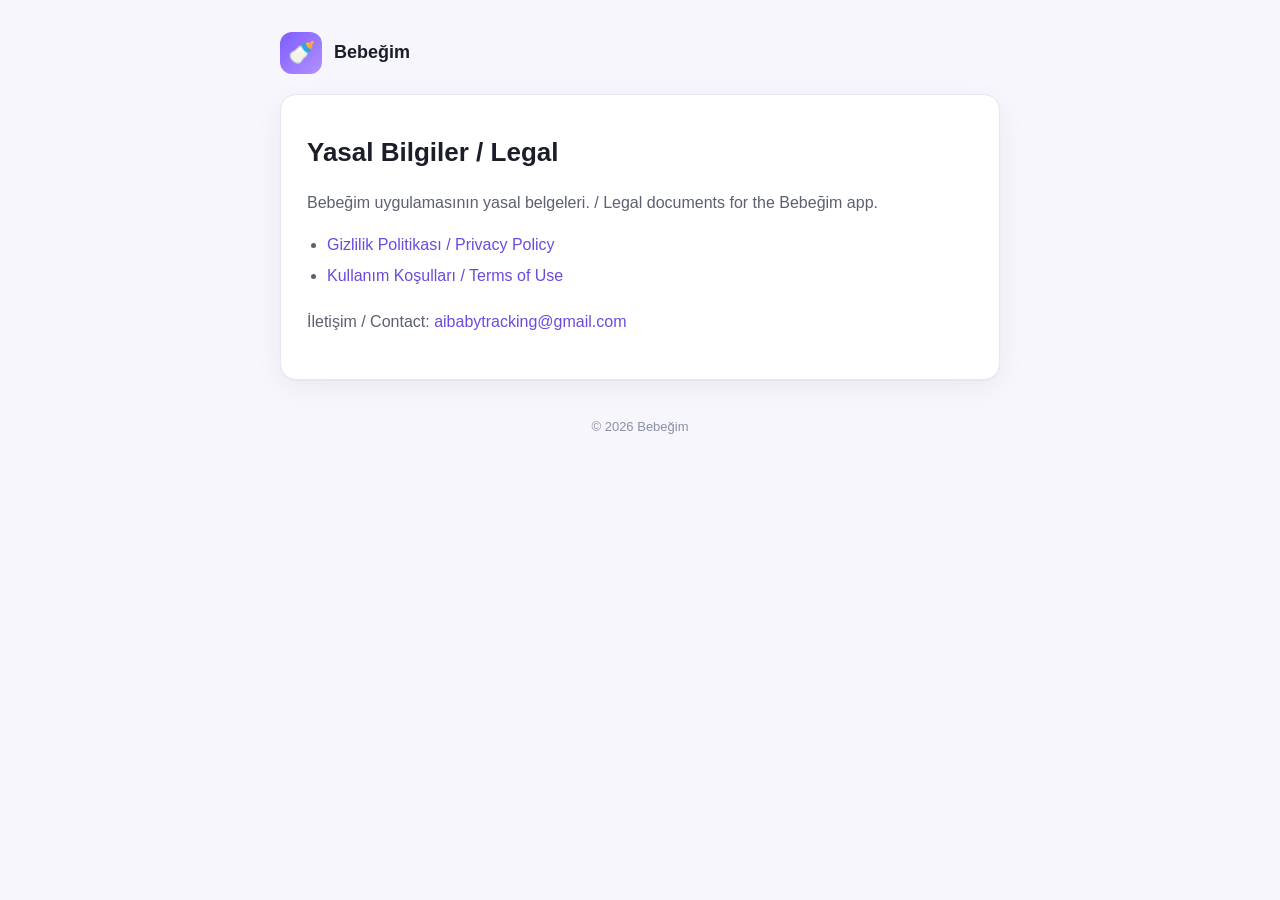
==== index.html @ 38767b6d "Add files via upload" ====
<!doctype html>
<html lang="tr">
<head>
  <meta charset="utf-8" />
  <meta name="viewport" content="width=device-width, initial-scale=1" />
  <title>Bebeğim · Yasal / Legal</title>
  <link rel="stylesheet" href="styles.css" />
</head>
<body>
  <div class="wrap">
    <header class="site">
      <div class="logo">🍼</div>
      <div class="brand">Bebeğim</div>
    </header>

    <section class="card">
      <h1>Yasal Bilgiler / Legal</h1>
      <p>Bebeğim uygulamasının yasal belgeleri. / Legal documents for the Bebeğim app.</p>
      <ul>
        <li><a href="privacy.html">Gizlilik Politikası / Privacy Policy</a></li>
        <li><a href="terms.html">Kullanım Koşulları / Terms of Use</a></li>
      </ul>
      <p style="margin-top:20px">İletişim / Contact: <a href="mailto:aibabytracking@gmail.com">aibabytracking@gmail.com</a></p>
    </section>

    <footer>© 2026 Bebeğim</footer>
  </div>
</body>
</html>
---- styles.css ----
:root {
  --bg: #f7f6fc;
  --surface: #ffffff;
  --text: #1b1d29;
  --text-2: #5c6070;
  --muted: #8b8fa3;
  --primary: #6c4ae0;
  --primary-weak: #efeafc;
  --border: #e7e5f2;
  --radius: 16px;
}

* { box-sizing: border-box; }

html { scroll-behavior: smooth; }

body {
  margin: 0;
  background: var(--bg);
  color: var(--text);
  font-family: -apple-system, BlinkMacSystemFont, "Segoe UI", Roboto, Helvetica, Arial, sans-serif;
  line-height: 1.65;
  font-size: 16px;
  -webkit-font-smoothing: antialiased;
}

a { color: var(--primary); text-decoration: none; }
a:hover { text-decoration: underline; }

.wrap {
  max-width: 760px;
  margin: 0 auto;
  padding: 32px 20px 80px;
}

header.site {
  display: flex;
  align-items: center;
  gap: 12px;
  margin-bottom: 8px;
}

.logo {
  width: 42px; height: 42px;
  border-radius: 12px;
  display: grid; place-items: center;
  font-size: 22px;
  background: linear-gradient(135deg, #7c5cff, #b491ff);
}

.brand { font-weight: 700; font-size: 18px; }

.card {
  background: var(--surface);
  border: 1px solid var(--border);
  border-radius: var(--radius);
  padding: 28px 26px;
  margin-top: 20px;
  box-shadow: 0 1px 2px rgba(20,20,40,.04), 0 8px 30px rgba(20,20,40,.05);
}

h1 { font-size: 26px; margin: 8px 0 2px; }
h2 { font-size: 19px; margin: 28px 0 6px; }
h3 { font-size: 16px; margin: 18px 0 4px; }

.effective { color: var(--muted); font-size: 14px; margin-bottom: 4px; }

p, li { color: var(--text-2); }
strong { color: var(--text); }

ul { padding-left: 20px; }
li { margin: 4px 0; }

.langnav {
  display: inline-flex;
  gap: 4px;
  background: var(--primary-weak);
  border-radius: 999px;
  padding: 4px;
  margin: 12px 0 4px;
}
.langnav a {
  padding: 6px 16px;
  border-radius: 999px;
  font-size: 14px;
  font-weight: 600;
  text-decoration: none;
}
.langnav a.active { background: var(--primary); color: #fff; }

.nav {
  display: flex;
  gap: 18px;
  margin-top: 10px;
  font-size: 14px;
  font-weight: 600;
}

.divider {
  height: 1px;
  background: var(--border);
  margin: 40px 0;
  border: 0;
}

.callout {
  background: var(--primary-weak);
  border: 1px solid #d9cffb;
  border-radius: 12px;
  padding: 14px 16px;
  margin: 16px 0;
}
.callout p { color: var(--text); margin: 0; }

footer {
  color: var(--muted);
  font-size: 13px;
  text-align: center;
  margin-top: 36px;
}

@media (prefers-color-scheme: dark) {
  :root {
    --bg: #14121f;
    --surface: #1c1930;
    --text: #edecf5;
    --text-2: #b7b8c9;
    --muted: #8a8ca0;
    --border: #2a2740;
    --primary-weak: #241d43;
  }
  .callout { border-color: #3a3160; }
}
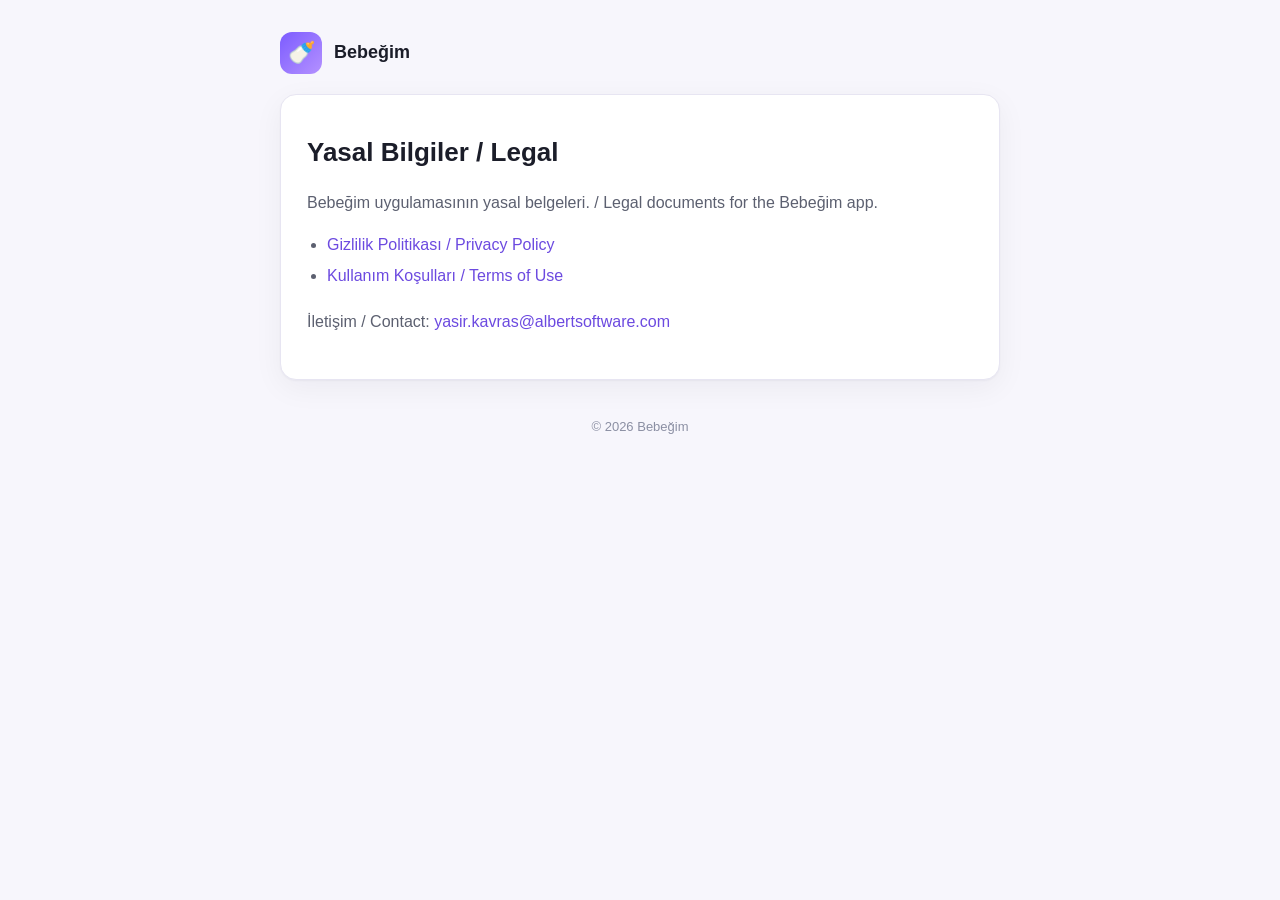
==== commit c3154c55: "Update contact email in index.html" ====
--- a/index.html
+++ b/index.html
@@ -20,7 +20,7 @@
         <li><a href="privacy.html">Gizlilik Politikası / Privacy Policy</a></li>
         <li><a href="terms.html">Kullanım Koşulları / Terms of Use</a></li>
       </ul>
-      <p style="margin-top:20px">İletişim / Contact: <a href="mailto:aibabytracking@gmail.com">aibabytracking@gmail.com</a></p>
+      <p style="margin-top:20px">İletişim / Contact: <a href="mailto:yasir.kavras@albertsoftware.com">yasir.kavras@albertsoftware.com</a></p>
     </section>
 
     <footer>© 2026 Bebeğim</footer>
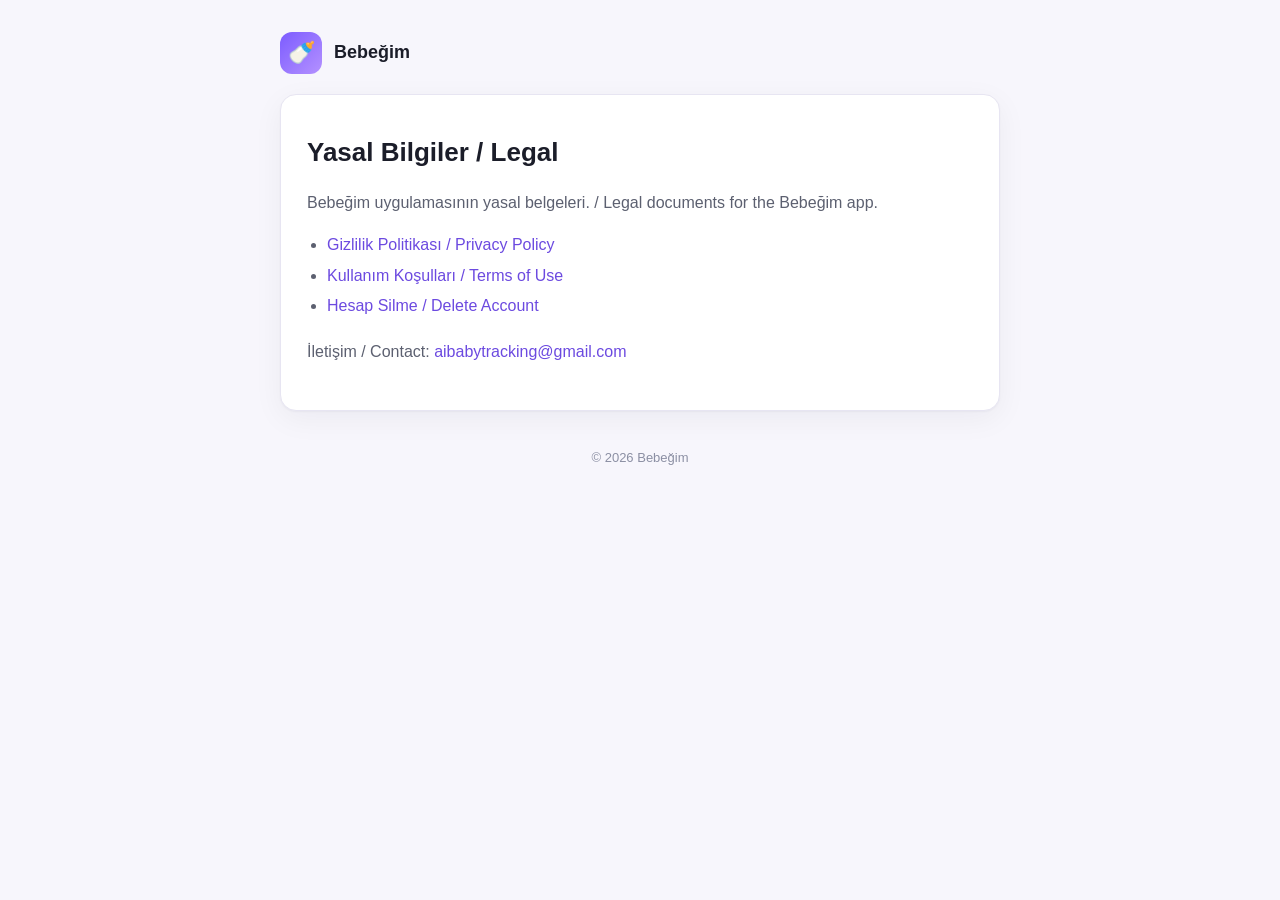
==== commit 46017acc: "Bebeğim legal site: privacy, terms, account deletion" ====
--- a/index.html
+++ b/index.html
@@ -19,8 +19,9 @@
       <ul>
         <li><a href="privacy.html">Gizlilik Politikası / Privacy Policy</a></li>
         <li><a href="terms.html">Kullanım Koşulları / Terms of Use</a></li>
+        <li><a href="delete-account.html">Hesap Silme / Delete Account</a></li>
       </ul>
-      <p style="margin-top:20px">İletişim / Contact: <a href="mailto:yasir.kavras@albertsoftware.com">yasir.kavras@albertsoftware.com</a></p>
+      <p style="margin-top:20px">İletişim / Contact: <a href="mailto:aibabytracking@gmail.com">aibabytracking@gmail.com</a></p>
     </section>
 
     <footer>© 2026 Bebeğim</footer>
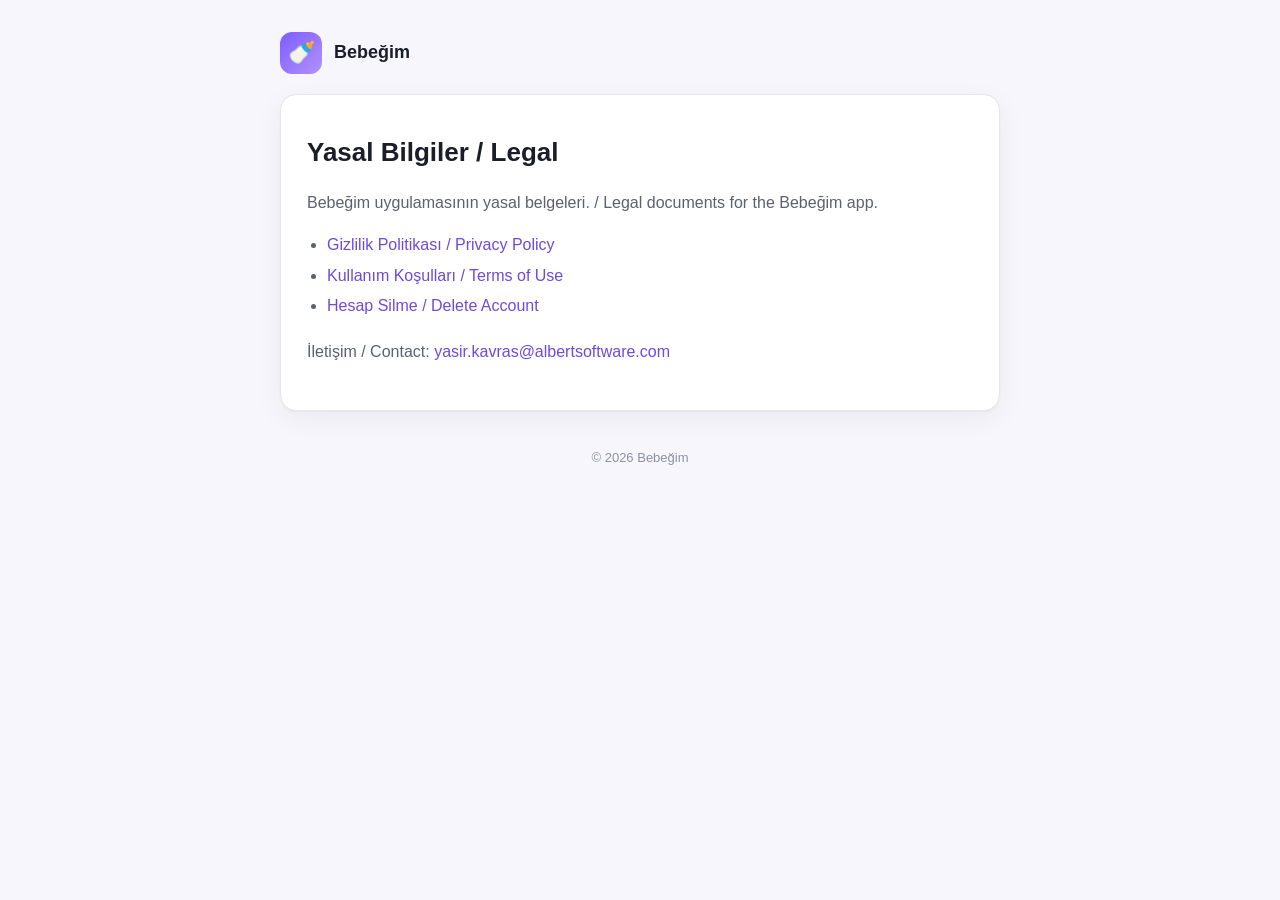
==== commit 246bf140: "İletişim e-postasını yasir.kavras@albertsoftware.com olarak güncelle" ====
--- a/index.html
+++ b/index.html
@@ -21,7 +21,7 @@
         <li><a href="terms.html">Kullanım Koşulları / Terms of Use</a></li>
         <li><a href="delete-account.html">Hesap Silme / Delete Account</a></li>
       </ul>
-      <p style="margin-top:20px">İletişim / Contact: <a href="mailto:aibabytracking@gmail.com">aibabytracking@gmail.com</a></p>
+      <p style="margin-top:20px">İletişim / Contact: <a href="mailto:yasir.kavras@albertsoftware.com">yasir.kavras@albertsoftware.com</a></p>
     </section>
 
     <footer>© 2026 Bebeğim</footer>
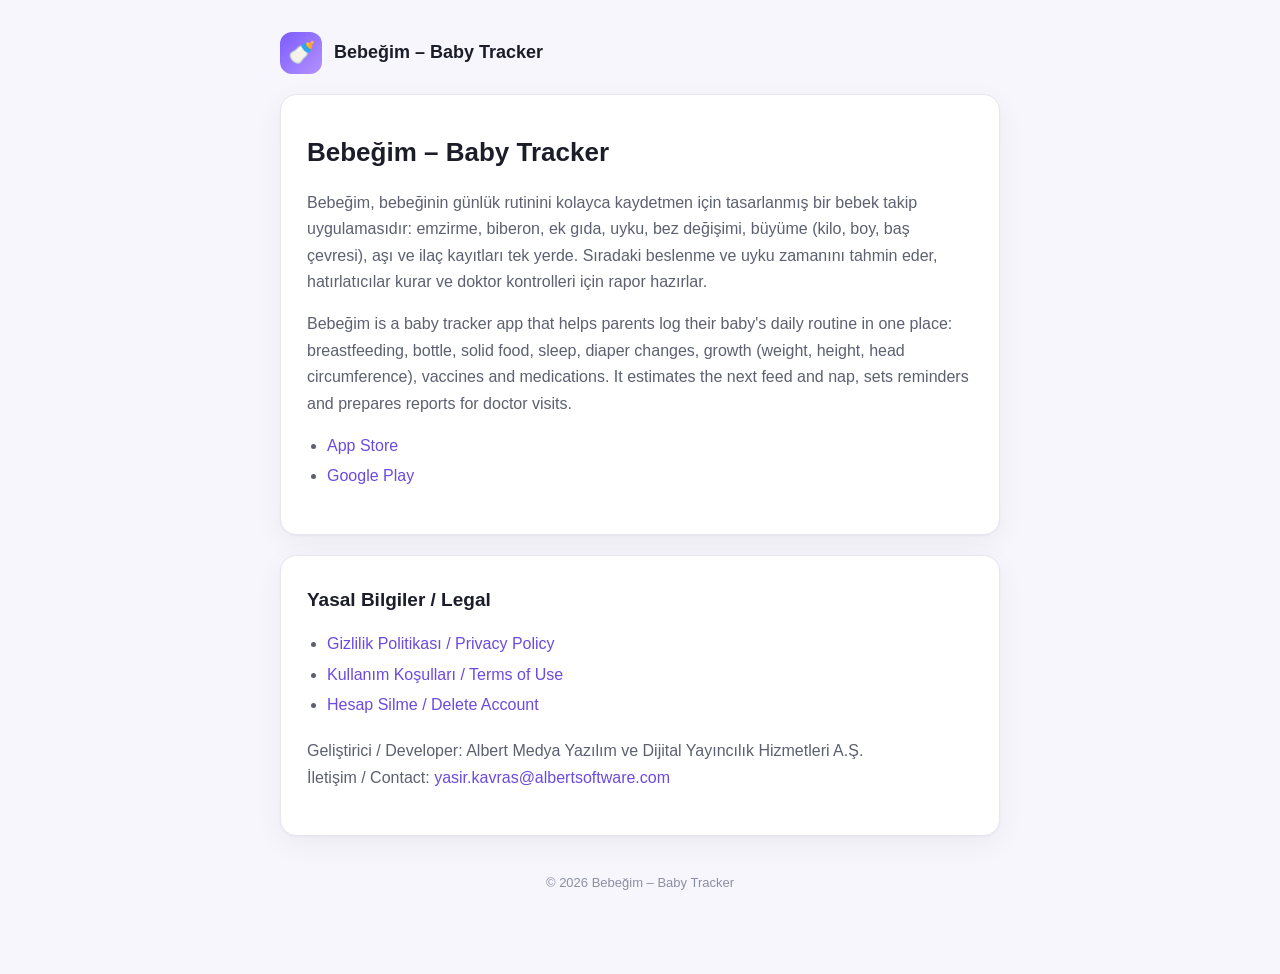
==== commit 819cc2ed: "Ana sayfa: uygulama adı ve tanıtımı + Google Search Console doğrulaması" ====
--- a/index.html
+++ b/index.html
@@ -3,28 +3,52 @@
 <head>
   <meta charset="utf-8" />
   <meta name="viewport" content="width=device-width, initial-scale=1" />
-  <title>Bebeğim · Yasal / Legal</title>
+  <title>Bebeğim – Baby Tracker</title>
+  <meta name="description" content="Bebeğim – Baby Tracker: emzirme, biberon, uyku, bez, büyüme ve aşı takibi. Feeding, sleep, diaper and growth tracker for babies." />
+  <meta name="google-site-verification" content="v8Ae3suDCQQCe2xIh6zTP4mgd-VfDakRi_EtBLr0DJQ" />
   <link rel="stylesheet" href="styles.css" />
 </head>
 <body>
   <div class="wrap">
     <header class="site">
       <div class="logo">🍼</div>
-      <div class="brand">Bebeğim</div>
+      <div class="brand">Bebeğim – Baby Tracker</div>
     </header>
 
     <section class="card">
-      <h1>Yasal Bilgiler / Legal</h1>
-      <p>Bebeğim uygulamasının yasal belgeleri. / Legal documents for the Bebeğim app.</p>
+      <h1>Bebeğim – Baby Tracker</h1>
+      <p>
+        Bebeğim, bebeğinin günlük rutinini kolayca kaydetmen için tasarlanmış bir bebek takip uygulamasıdır:
+        emzirme, biberon, ek gıda, uyku, bez değişimi, büyüme (kilo, boy, baş çevresi), aşı ve ilaç kayıtları
+        tek yerde. Sıradaki beslenme ve uyku zamanını tahmin eder, hatırlatıcılar kurar ve doktor kontrolleri
+        için rapor hazırlar.
+      </p>
+      <p>
+        Bebeğim is a baby tracker app that helps parents log their baby's daily routine in one place:
+        breastfeeding, bottle, solid food, sleep, diaper changes, growth (weight, height, head circumference),
+        vaccines and medications. It estimates the next feed and nap, sets reminders and prepares reports for
+        doctor visits.
+      </p>
+      <ul>
+        <li><a href="https://apps.apple.com/tr/app/bebe%C4%9Fim-baby-tracker/id6781867516">App Store</a></li>
+        <li><a href="https://play.google.com/store/apps/details?id=com.aibabytracking">Google Play</a></li>
+      </ul>
+    </section>
+
+    <section class="card">
+      <h2 style="margin-top:0">Yasal Bilgiler / Legal</h2>
       <ul>
         <li><a href="privacy.html">Gizlilik Politikası / Privacy Policy</a></li>
         <li><a href="terms.html">Kullanım Koşulları / Terms of Use</a></li>
         <li><a href="delete-account.html">Hesap Silme / Delete Account</a></li>
       </ul>
-      <p style="margin-top:20px">İletişim / Contact: <a href="mailto:yasir.kavras@albertsoftware.com">yasir.kavras@albertsoftware.com</a></p>
+      <p style="margin-top:20px">
+        Geliştirici / Developer: Albert Medya Yazılım ve Dijital Yayıncılık Hizmetleri A.Ş.<br />
+        İletişim / Contact: <a href="mailto:yasir.kavras@albertsoftware.com">yasir.kavras@albertsoftware.com</a>
+      </p>
     </section>
 
-    <footer>© 2026 Bebeğim</footer>
+    <footer>© 2026 Bebeğim – Baby Tracker</footer>
   </div>
 </body>
 </html>
